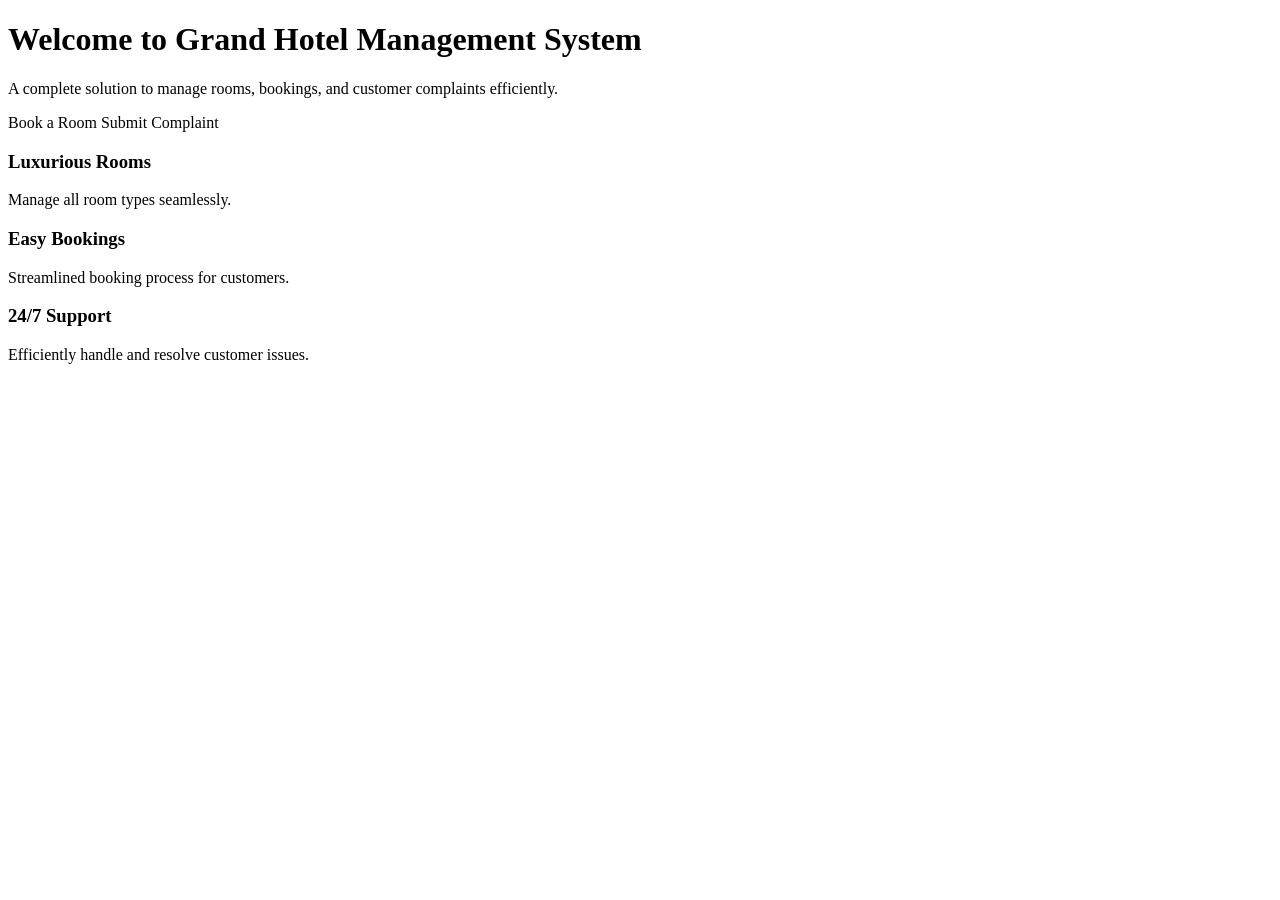
==== src/main/resources/templates/index.html @ af8cae0b "Initial commit" ====
<!DOCTYPE html>
<html xmlns:th="http://www.thymeleaf.org" xmlns:layout="http://www.ultraq.net.nz/thymeleaf/layout" layout:decorate="~{base}">
<head><title>Title</title></head>
<body>

<div layout:fragment="content">
<div class="hero-section">
    <div class="hero-content">
        <h1>Welcome to Grand Hotel Management System</h1>
        <p>A complete solution to manage rooms, bookings, and customer complaints efficiently.</p>
        <div class="hero-buttons">
            <a th:href="@{/book_room}" class="btn btn-primary">Book a Room</a>
            <a th:href="@{/add_complaint}" class="btn btn-secondary">Submit Complaint</a>
        </div>
    </div>
</div>

<div class="features-section">
    <div class="feature-card">
        <i class="fas fa-bed fa-3x"></i>
        <h3>Luxurious Rooms</h3>
        <p>Manage all room types seamlessly.</p>
    </div>
    <div class="feature-card">
        <i class="fas fa-calendar-check fa-3x"></i>
        <h3>Easy Bookings</h3>
        <p>Streamlined booking process for customers.</p>
    </div>
    <div class="feature-card">
        <i class="fas fa-headset fa-3x"></i>
        <h3>24/7 Support</h3>
        <p>Efficiently handle and resolve customer issues.</p>
    </div>
</div>
</div>
</body>
</html>
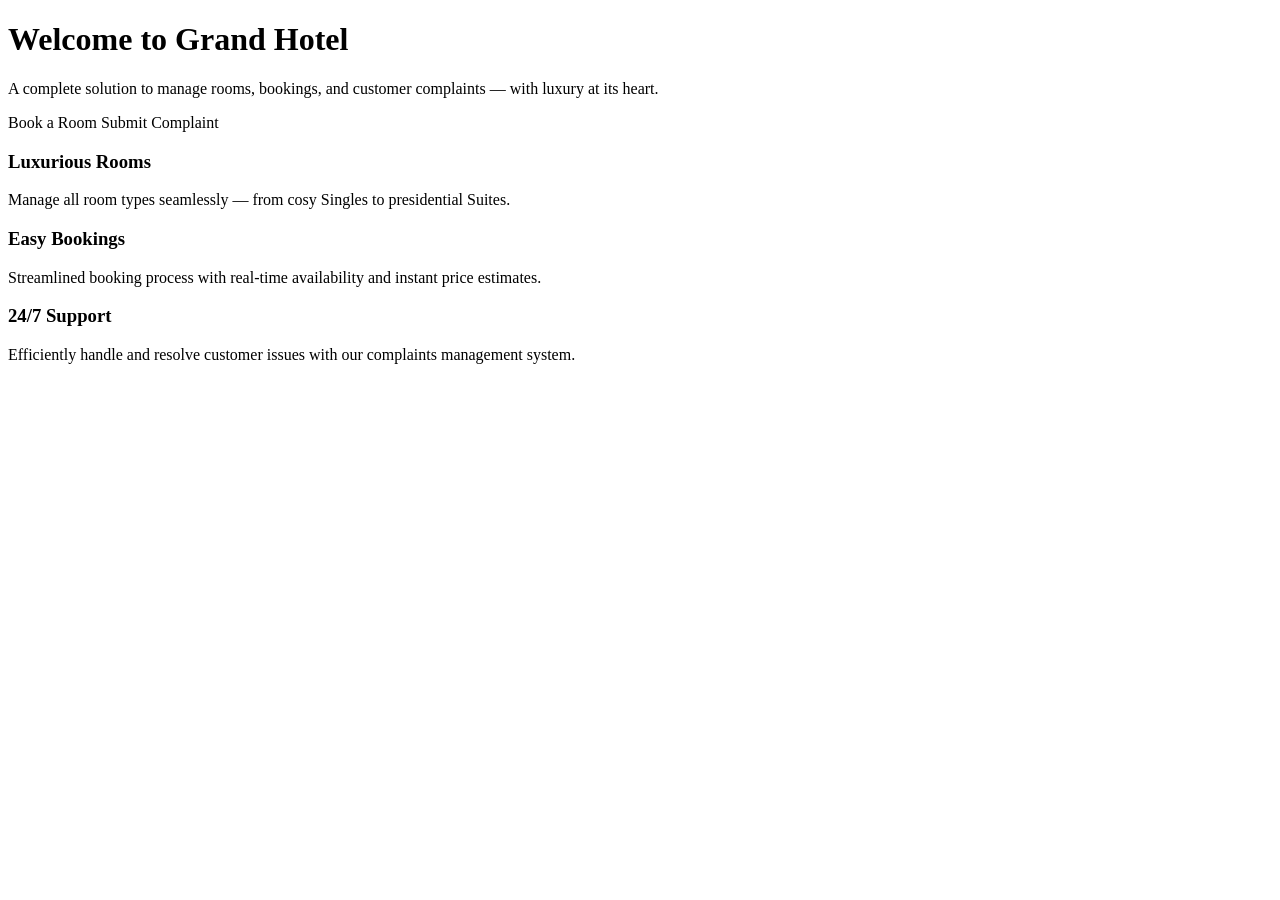
==== commit 3326ea7d: "Complete luxury glassmorphism frontend redesign - navy blue and gold theme" ====
--- a/src/main/resources/templates/index.html
+++ b/src/main/resources/templates/index.html
@@ -1,37 +1,41 @@
 <!DOCTYPE html>
 <html xmlns:th="http://www.thymeleaf.org" xmlns:layout="http://www.ultraq.net.nz/thymeleaf/layout" layout:decorate="~{base}">
-<head><title>Title</title></head>
+<head><title>Grand Hotel — Home</title></head>
 <body>
 
 <div layout:fragment="content">
-<div class="hero-section">
-    <div class="hero-content">
-        <h1>Welcome to Grand Hotel Management System</h1>
-        <p>A complete solution to manage rooms, bookings, and customer complaints efficiently.</p>
-        <div class="hero-buttons">
-            <a th:href="@{/book_room}" class="btn btn-primary">Book a Room</a>
-            <a th:href="@{/add_complaint}" class="btn btn-secondary">Submit Complaint</a>
+
+    <!-- Hero Section -->
+    <div class="hero-section">
+        <div class="hero-content">
+            <h1>Welcome to Grand Hotel</h1>
+            <p>A complete solution to manage rooms, bookings, and customer complaints — with luxury at its heart.</p>
+            <div class="hero-buttons">
+                <a th:href="@{/book_room}" class="btn btn-primary"><i class="fas fa-calendar-check"></i> Book a Room</a>
+                <a th:href="@{/add_complaint}" class="btn btn-secondary"><i class="fas fa-comment-dots"></i> Submit Complaint</a>
+            </div>
         </div>
     </div>
-</div>
 
-<div class="features-section">
-    <div class="feature-card">
-        <i class="fas fa-bed fa-3x"></i>
-        <h3>Luxurious Rooms</h3>
-        <p>Manage all room types seamlessly.</p>
+    <!-- Feature Cards -->
+    <div class="features-section">
+        <div class="feature-card fade-in">
+            <i class="fas fa-bed fa-3x"></i>
+            <h3>Luxurious Rooms</h3>
+            <p>Manage all room types seamlessly — from cosy Singles to presidential Suites.</p>
+        </div>
+        <div class="feature-card fade-in">
+            <i class="fas fa-calendar-check fa-3x"></i>
+            <h3>Easy Bookings</h3>
+            <p>Streamlined booking process with real-time availability and instant price estimates.</p>
+        </div>
+        <div class="feature-card fade-in">
+            <i class="fas fa-headset fa-3x"></i>
+            <h3>24/7 Support</h3>
+            <p>Efficiently handle and resolve customer issues with our complaints management system.</p>
+        </div>
     </div>
-    <div class="feature-card">
-        <i class="fas fa-calendar-check fa-3x"></i>
-        <h3>Easy Bookings</h3>
-        <p>Streamlined booking process for customers.</p>
-    </div>
-    <div class="feature-card">
-        <i class="fas fa-headset fa-3x"></i>
-        <h3>24/7 Support</h3>
-        <p>Efficiently handle and resolve customer issues.</p>
-    </div>
-</div>
+
 </div>
 </body>
 </html>
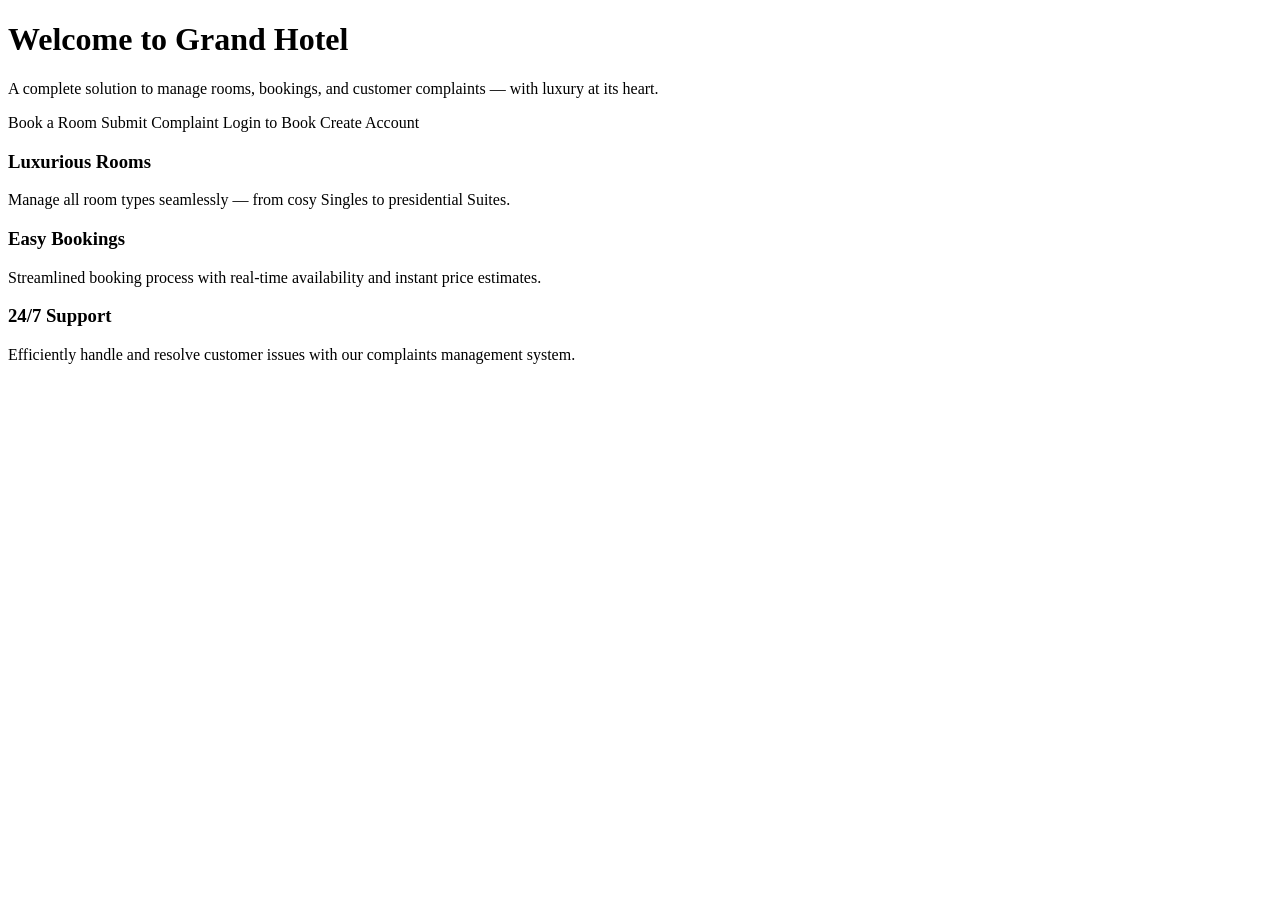
==== commit 491558de: "Hide Book/Complaint buttons on homepage for guests - show Login/Register instead" ====
--- a/src/main/resources/templates/index.html
+++ b/src/main/resources/templates/index.html
@@ -11,8 +11,14 @@
             <h1>Welcome to Grand Hotel</h1>
             <p>A complete solution to manage rooms, bookings, and customer complaints — with luxury at its heart.</p>
             <div class="hero-buttons">
-                <a th:href="@{/book_room}" class="btn btn-primary"><i class="fas fa-calendar-check"></i> Book a Room</a>
-                <a th:href="@{/add_complaint}" class="btn btn-secondary"><i class="fas fa-comment-dots"></i> Submit Complaint</a>
+                <th:block th:if="${session.user_id != null}">
+                    <a th:href="@{/book_room}" class="btn btn-primary"><i class="fas fa-calendar-check"></i> Book a Room</a>
+                    <a th:href="@{/add_complaint}" class="btn btn-secondary"><i class="fas fa-comment-dots"></i> Submit Complaint</a>
+                </th:block>
+                <th:block th:unless="${session.user_id != null}">
+                    <a th:href="@{/login}" class="btn btn-primary"><i class="fas fa-sign-in-alt"></i> Login to Book</a>
+                    <a th:href="@{/register}" class="btn btn-secondary"><i class="fas fa-user-plus"></i> Create Account</a>
+                </th:block>
             </div>
         </div>
     </div>
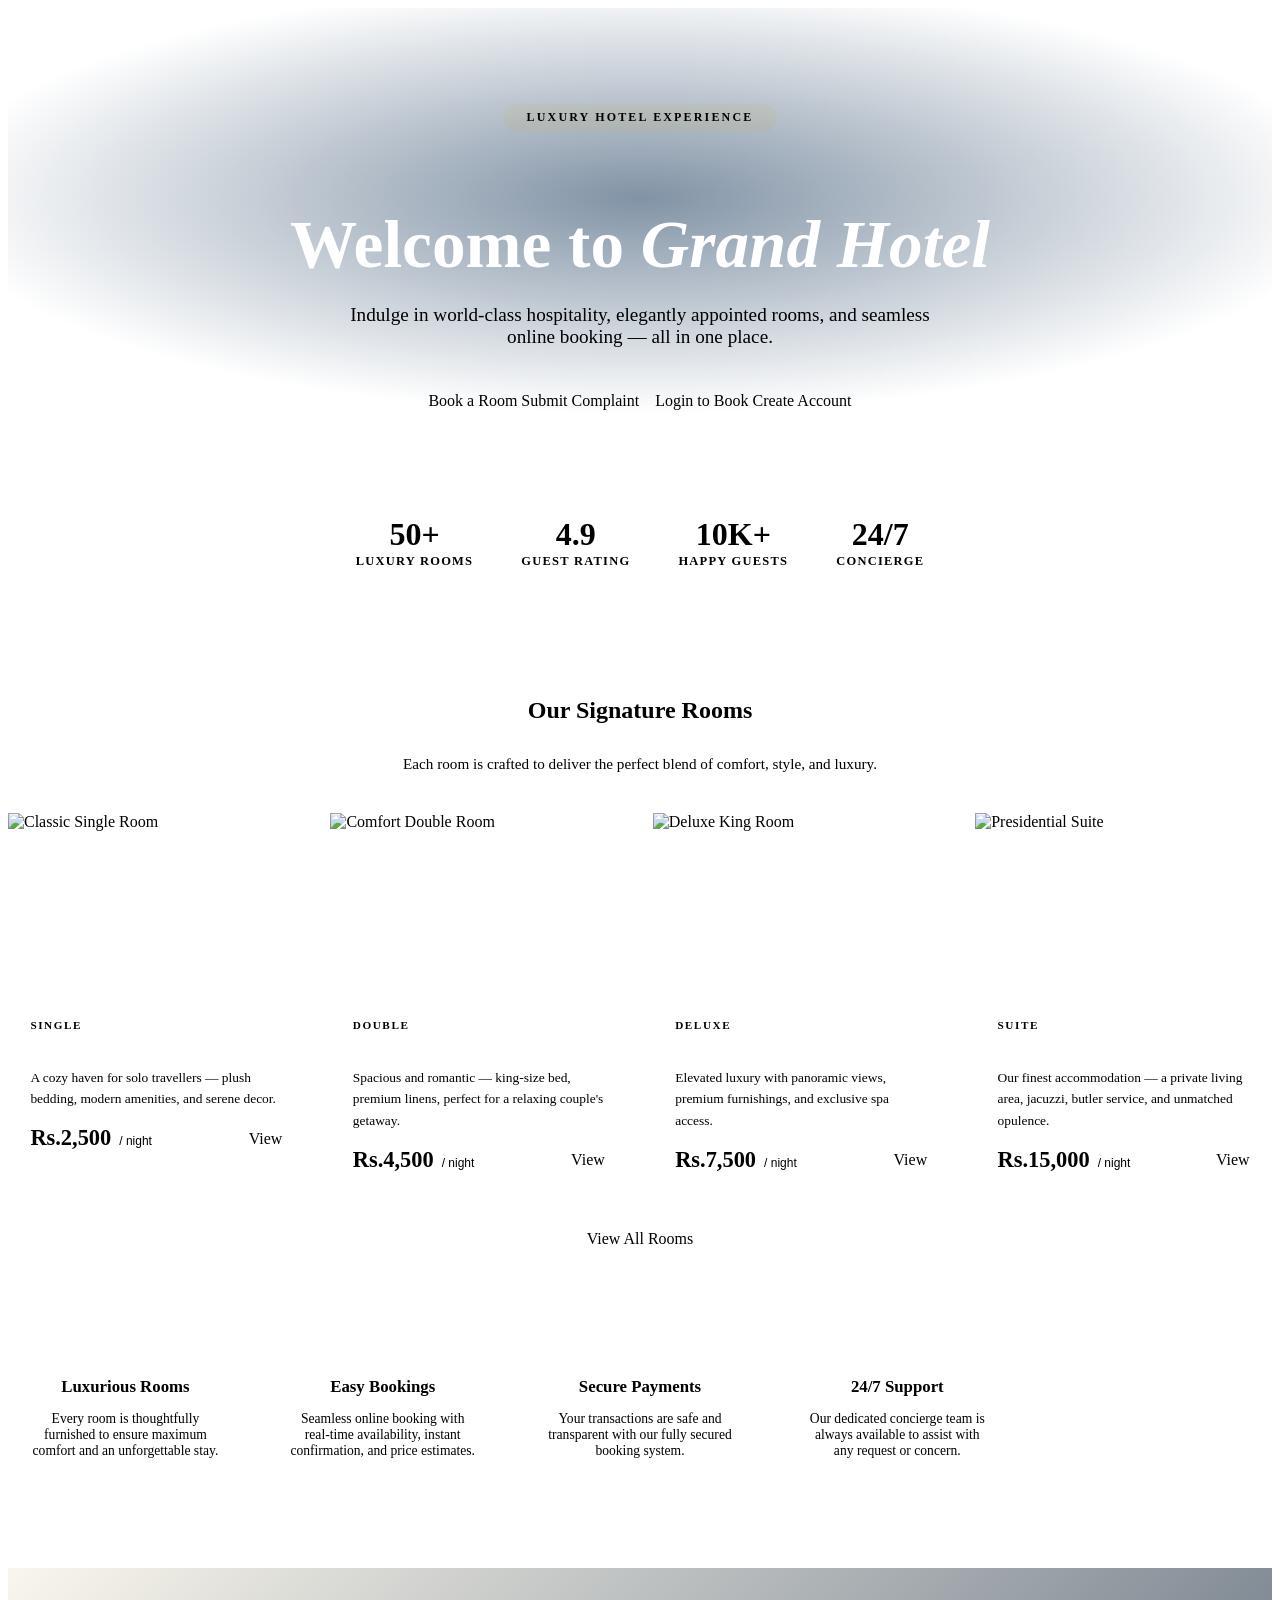
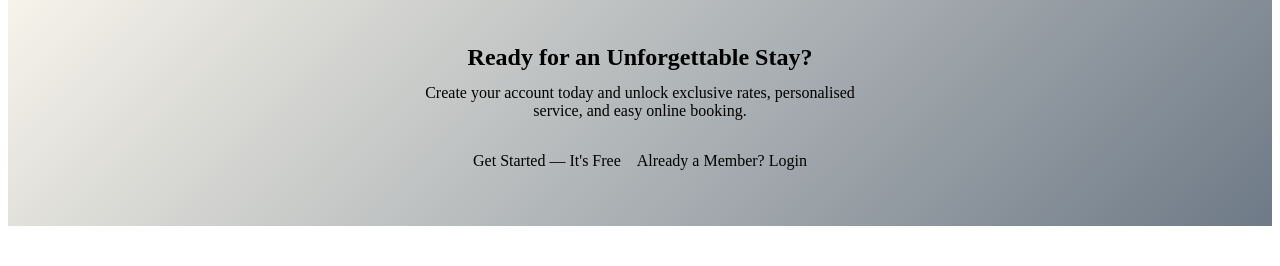
==== commit ed949c6e: "Add high-quality room photos, card grid layout for rooms page, featured rooms on homepage" ====
--- a/src/main/resources/templates/index.html
+++ b/src/main/resources/templates/index.html
@@ -1,46 +1,365 @@
 <!DOCTYPE html>
 <html xmlns:th="http://www.thymeleaf.org" xmlns:layout="http://www.ultraq.net.nz/thymeleaf/layout" layout:decorate="~{base}">
-<head><title>Grand Hotel — Home</title></head>
+<head><title>Grand Hotel — Home</title>
+<style>
+/* ---- Homepage specific ---- */
+.home-hero {
+    text-align: center;
+    padding: 6rem 2rem 4.5rem;
+    position: relative;
+    overflow: hidden;
+}
+.home-hero::before {
+    content: '';
+    position: absolute;
+    inset: 0;
+    background: radial-gradient(ellipse 80% 65% at 50% 40%, rgba(26,58,92,0.55) 0%, transparent 70%);
+    pointer-events: none;
+}
+.home-hero-inner { position: relative; z-index: 1; }
+
+.home-hero-badge {
+    display: inline-block;
+    padding: 0.4rem 1.4rem;
+    background: rgba(201,168,76,0.12);
+    border: 1px solid var(--gold);
+    border-radius: 50px;
+    font-size: 0.75rem;
+    font-weight: 700;
+    letter-spacing: 0.18em;
+    text-transform: uppercase;
+    color: var(--gold-light);
+    margin-bottom: 1.8rem;
+}
+
+.home-hero h1 {
+    font-size: clamp(2.6rem, 6vw, 4.2rem);
+    color: #fff;
+    line-height: 1.15;
+    margin-bottom: 1.3rem;
+}
+.home-hero h1 em { color: var(--gold-light); font-style: italic; }
+
+.home-hero p {
+    font-size: clamp(1rem, 2.2vw, 1.2rem);
+    color: var(--text-muted);
+    max-width: 580px;
+    margin: 0 auto 2.8rem;
+}
+
+.home-hero-btns {
+    display: flex;
+    gap: 1rem;
+    justify-content: center;
+    flex-wrap: wrap;
+}
+
+/* ---- Stats strip ---- */
+.stats-strip {
+    display: flex;
+    justify-content: center;
+    gap: 3rem;
+    flex-wrap: wrap;
+    padding: 2.2rem 2rem;
+    margin: 0 0 1rem;
+    background: rgba(255,255,255,0.03);
+    border-top: 1px solid var(--gold-muted);
+    border-bottom: 1px solid var(--gold-muted);
+}
+.strip-stat { text-align: center; }
+.strip-stat .val {
+    font-family: 'Playfair Display', serif;
+    font-size: 2rem;
+    font-weight: 700;
+    color: var(--gold-bright);
+    line-height: 1;
+    display: block;
+}
+.strip-stat .lbl {
+    font-size: 0.78rem;
+    font-weight: 600;
+    letter-spacing: 0.1em;
+    text-transform: uppercase;
+    color: var(--text-muted);
+    display: block;
+    margin-top: 0.3rem;
+}
+
+/* ---- Featured rooms section ---- */
+.featured-section {
+    padding: 3.5rem 0 2rem;
+}
+.section-head {
+    text-align: center;
+    margin-bottom: 2.5rem;
+}
+.section-head h2 { margin-bottom: 0.5rem; }
+.section-divider {
+    width: 60px;
+    height: 3px;
+    background: linear-gradient(to right, var(--gold), var(--gold-bright));
+    border-radius: 2px;
+    margin: 0.8rem auto 1rem;
+}
+.section-head p { color: var(--text-muted); font-size: 0.95rem; max-width: 480px; margin: 0 auto; }
+
+.featured-grid {
+    display: grid;
+    grid-template-columns: repeat(auto-fill, minmax(270px, 1fr));
+    gap: 1.6rem;
+}
+
+.feat-card {
+    background: var(--navy-card);
+    border: 1px solid var(--glass-border);
+    border-radius: var(--radius-lg);
+    overflow: hidden;
+    box-shadow: var(--glass-shadow);
+    transition: transform 0.3s ease, box-shadow 0.3s ease;
+}
+.feat-card:hover {
+    transform: translateY(-6px);
+    box-shadow: 0 18px 50px rgba(0,0,0,0.55);
+}
+.feat-photo {
+    width: 100%;
+    height: 185px;
+    object-fit: cover;
+    display: block;
+    transition: transform 0.4s ease;
+}
+.feat-card:hover .feat-photo { transform: scale(1.05); }
+.feat-photo-wrap { overflow: hidden; }
+.feat-body { padding: 1.3rem 1.4rem 1.5rem; }
+.feat-type {
+    font-size: 0.7rem;
+    font-weight: 700;
+    letter-spacing: 0.14em;
+    text-transform: uppercase;
+    color: var(--gold);
+    margin-bottom: 0.35rem;
+}
+.feat-name {
+    font-family: 'Playfair Display', serif;
+    font-size: 1.2rem;
+    color: #fff;
+    margin-bottom: 0.5rem;
+}
+.feat-desc { font-size: 0.84rem; color: var(--text-muted); margin-bottom: 1.1rem; line-height: 1.6; }
+.feat-footer {
+    display: flex;
+    align-items: center;
+    justify-content: space-between;
+}
+.feat-price {
+    font-family: 'Playfair Display', serif;
+    font-size: 1.4rem;
+    font-weight: 700;
+    color: var(--gold-bright);
+    line-height: 1;
+}
+.feat-price span { font-family: 'Inter', sans-serif; font-size: 0.75rem; font-weight: 400; color: var(--text-muted); margin-left: 0.15rem; }
+
+/* ---- Features strip ---- */
+.features-strip {
+    display: grid;
+    grid-template-columns: repeat(auto-fill, minmax(220px, 1fr));
+    gap: 1.4rem;
+    padding: 3rem 0;
+}
+.feat-strip-card {
+    padding: 2rem 1.5rem;
+    background: var(--glass-bg);
+    border: 1px solid var(--glass-border);
+    border-radius: var(--radius-lg);
+    text-align: center;
+    transition: transform 0.3s ease, box-shadow 0.3s ease;
+}
+.feat-strip-card:hover {
+    transform: translateY(-4px);
+    box-shadow: 0 10px 32px rgba(201,168,76,0.14);
+}
+.feat-strip-card i { font-size: 2.2rem; color: var(--gold); display: block; margin-bottom: 1rem; }
+.feat-strip-card h3 { font-size: 1.05rem; margin-bottom: 0.5rem; }
+.feat-strip-card p  { font-size: 0.85rem; }
+
+/* ---- CTA Banner ---- */
+.cta-banner {
+    text-align: center;
+    padding: 3.5rem 2rem;
+    background: linear-gradient(135deg, rgba(201,168,76,0.10) 0%, rgba(13,33,55,0.60) 100%);
+    border: 1px solid var(--gold-muted);
+    border-radius: var(--radius-xl);
+    margin: 1rem 0 2.5rem;
+}
+.cta-banner h2 { margin-bottom: 0.8rem; }
+.cta-banner p  { font-size: 1rem; max-width: 480px; margin: 0 auto 2rem; }
+.cta-banner-btns { display: flex; gap: 1rem; justify-content: center; flex-wrap: wrap; }
+</style>
+</head>
 <body>
 
 <div layout:fragment="content">
 
-    <!-- Hero Section -->
-    <div class="hero-section">
-        <div class="hero-content">
-            <h1>Welcome to Grand Hotel</h1>
-            <p>A complete solution to manage rooms, bookings, and customer complaints — with luxury at its heart.</p>
-            <div class="hero-buttons">
+    <!-- ===== HERO ===== -->
+    <div class="home-hero">
+        <div class="home-hero-inner animate-on-scroll">
+            <div class="home-hero-badge">Luxury Hotel Experience</div>
+            <h1>Welcome to <em>Grand Hotel</em></h1>
+            <p>Indulge in world-class hospitality, elegantly appointed rooms, and seamless online booking — all in one place.</p>
+            <div class="home-hero-btns">
                 <th:block th:if="${session.user_id != null}">
-                    <a th:href="@{/book_room}" class="btn btn-primary"><i class="fas fa-calendar-check"></i> Book a Room</a>
-                    <a th:href="@{/add_complaint}" class="btn btn-secondary"><i class="fas fa-comment-dots"></i> Submit Complaint</a>
+                    <a th:href="@{/book_room}" class="btn btn-primary btn-lg"><i class="fas fa-calendar-check"></i> Book a Room</a>
+                    <a th:href="@{/add_complaint}" class="btn btn-secondary btn-lg"><i class="fas fa-comment-dots"></i> Submit Complaint</a>
                 </th:block>
                 <th:block th:unless="${session.user_id != null}">
-                    <a th:href="@{/login}" class="btn btn-primary"><i class="fas fa-sign-in-alt"></i> Login to Book</a>
-                    <a th:href="@{/register}" class="btn btn-secondary"><i class="fas fa-user-plus"></i> Create Account</a>
+                    <a th:href="@{/login}" class="btn btn-primary btn-lg"><i class="fas fa-sign-in-alt"></i> Login to Book</a>
+                    <a th:href="@{/register}" class="btn btn-secondary btn-lg"><i class="fas fa-user-plus"></i> Create Account</a>
                 </th:block>
             </div>
         </div>
     </div>
 
-    <!-- Feature Cards -->
-    <div class="features-section">
-        <div class="feature-card fade-in">
-            <i class="fas fa-bed fa-3x"></i>
+    <!-- ===== STATS STRIP ===== -->
+    <div class="stats-strip animate-on-scroll">
+        <div class="strip-stat"><span class="val">50+</span><span class="lbl">Luxury Rooms</span></div>
+        <div class="strip-stat"><span class="val">4.9</span><span class="lbl">Guest Rating</span></div>
+        <div class="strip-stat"><span class="val">10K+</span><span class="lbl">Happy Guests</span></div>
+        <div class="strip-stat"><span class="val">24/7</span><span class="lbl">Concierge</span></div>
+    </div>
+
+    <!-- ===== FEATURED ROOMS ===== -->
+    <div class="featured-section animate-on-scroll">
+        <div class="section-head">
+            <h2>Our Signature Rooms</h2>
+            <div class="section-divider"></div>
+            <p>Each room is crafted to deliver the perfect blend of comfort, style, and luxury.</p>
+        </div>
+
+        <div class="featured-grid">
+
+            <!-- Single Room -->
+            <div class="feat-card animate-on-scroll">
+                <div class="feat-photo-wrap">
+                    <img class="feat-photo"
+                         src="https://images.unsplash.com/photo-1631049307264-da0ec9d70304?w=600&q=80"
+                         alt="Classic Single Room" loading="lazy">
+                </div>
+                <div class="feat-body">
+                    <div class="feat-type">Single</div>
+                    <div class="feat-name">Classic Single Room</div>
+                    <div class="feat-desc">A cozy haven for solo travellers — plush bedding, modern amenities, and serene decor.</div>
+                    <div class="feat-footer">
+                        <div class="feat-price">Rs.2,500 <span>/ night</span></div>
+                        <a th:href="${session.user_id != null ? '/rooms' : '/login'}" class="btn btn-secondary btn-sm">
+                            <i class="fas fa-arrow-right"></i> View
+                        </a>
+                    </div>
+                </div>
+            </div>
+
+            <!-- Double Room -->
+            <div class="feat-card animate-on-scroll">
+                <div class="feat-photo-wrap">
+                    <img class="feat-photo"
+                         src="https://images.unsplash.com/photo-1590490360182-c33d57733427?w=600&q=80"
+                         alt="Comfort Double Room" loading="lazy">
+                </div>
+                <div class="feat-body">
+                    <div class="feat-type">Double</div>
+                    <div class="feat-name">Comfort Double Room</div>
+                    <div class="feat-desc">Spacious and romantic — king-size bed, premium linens, perfect for a relaxing couple's getaway.</div>
+                    <div class="feat-footer">
+                        <div class="feat-price">Rs.4,500 <span>/ night</span></div>
+                        <a th:href="${session.user_id != null ? '/rooms' : '/login'}" class="btn btn-secondary btn-sm">
+                            <i class="fas fa-arrow-right"></i> View
+                        </a>
+                    </div>
+                </div>
+            </div>
+
+            <!-- Deluxe Room -->
+            <div class="feat-card animate-on-scroll">
+                <div class="feat-photo-wrap">
+                    <img class="feat-photo"
+                         src="https://images.unsplash.com/photo-1618773928121-c32242e63f39?w=600&q=80"
+                         alt="Deluxe King Room" loading="lazy">
+                </div>
+                <div class="feat-body">
+                    <div class="feat-type">Deluxe</div>
+                    <div class="feat-name">Deluxe King Room</div>
+                    <div class="feat-desc">Elevated luxury with panoramic views, premium furnishings, and exclusive spa access.</div>
+                    <div class="feat-footer">
+                        <div class="feat-price">Rs.7,500 <span>/ night</span></div>
+                        <a th:href="${session.user_id != null ? '/rooms' : '/login'}" class="btn btn-secondary btn-sm">
+                            <i class="fas fa-arrow-right"></i> View
+                        </a>
+                    </div>
+                </div>
+            </div>
+
+            <!-- Suite -->
+            <div class="feat-card animate-on-scroll">
+                <div class="feat-photo-wrap">
+                    <img class="feat-photo"
+                         src="https://images.unsplash.com/photo-1582719478250-c89cae4dc85b?w=600&q=80"
+                         alt="Presidential Suite" loading="lazy">
+                </div>
+                <div class="feat-body">
+                    <div class="feat-type">Suite</div>
+                    <div class="feat-name">Presidential Suite</div>
+                    <div class="feat-desc">Our finest accommodation — a private living area, jacuzzi, butler service, and unmatched opulence.</div>
+                    <div class="feat-footer">
+                        <div class="feat-price">Rs.15,000 <span>/ night</span></div>
+                        <a th:href="${session.user_id != null ? '/rooms' : '/login'}" class="btn btn-secondary btn-sm">
+                            <i class="fas fa-arrow-right"></i> View
+                        </a>
+                    </div>
+                </div>
+            </div>
+
+        </div>
+
+        <div style="text-align:center; margin-top:2.2rem;">
+            <a th:href="@{/rooms}" class="btn btn-primary"><i class="fas fa-door-open"></i> View All Rooms</a>
+        </div>
+    </div>
+
+    <!-- ===== FEATURES STRIP ===== -->
+    <div class="features-strip">
+        <div class="feat-strip-card animate-on-scroll">
+            <i class="fas fa-bed"></i>
             <h3>Luxurious Rooms</h3>
-            <p>Manage all room types seamlessly — from cosy Singles to presidential Suites.</p>
-        </div>
-        <div class="feature-card fade-in">
-            <i class="fas fa-calendar-check fa-3x"></i>
+            <p>Every room is thoughtfully furnished to ensure maximum comfort and an unforgettable stay.</p>
+        </div>
+        <div class="feat-strip-card animate-on-scroll">
+            <i class="fas fa-calendar-check"></i>
             <h3>Easy Bookings</h3>
-            <p>Streamlined booking process with real-time availability and instant price estimates.</p>
-        </div>
-        <div class="feature-card fade-in">
-            <i class="fas fa-headset fa-3x"></i>
+            <p>Seamless online booking with real-time availability, instant confirmation, and price estimates.</p>
+        </div>
+        <div class="feat-strip-card animate-on-scroll">
+            <i class="fas fa-shield-alt"></i>
+            <h3>Secure Payments</h3>
+            <p>Your transactions are safe and transparent with our fully secured booking system.</p>
+        </div>
+        <div class="feat-strip-card animate-on-scroll">
+            <i class="fas fa-headset"></i>
             <h3>24/7 Support</h3>
-            <p>Efficiently handle and resolve customer issues with our complaints management system.</p>
+            <p>Our dedicated concierge team is always available to assist with any request or concern.</p>
         </div>
     </div>
+
+    <!-- ===== CTA BANNER (guests only) ===== -->
+    <th:block th:unless="${session.user_id != null}">
+        <div class="cta-banner animate-on-scroll">
+            <h2>Ready for an Unforgettable Stay?</h2>
+            <p>Create your account today and unlock exclusive rates, personalised service, and easy online booking.</p>
+            <div class="cta-banner-btns">
+                <a th:href="@{/register}" class="btn btn-primary btn-lg"><i class="fas fa-user-plus"></i> Get Started — It's Free</a>
+                <a th:href="@{/login}" class="btn btn-secondary btn-lg"><i class="fas fa-sign-in-alt"></i> Already a Member? Login</a>
+            </div>
+        </div>
+    </th:block>
 
 </div>
 </body>
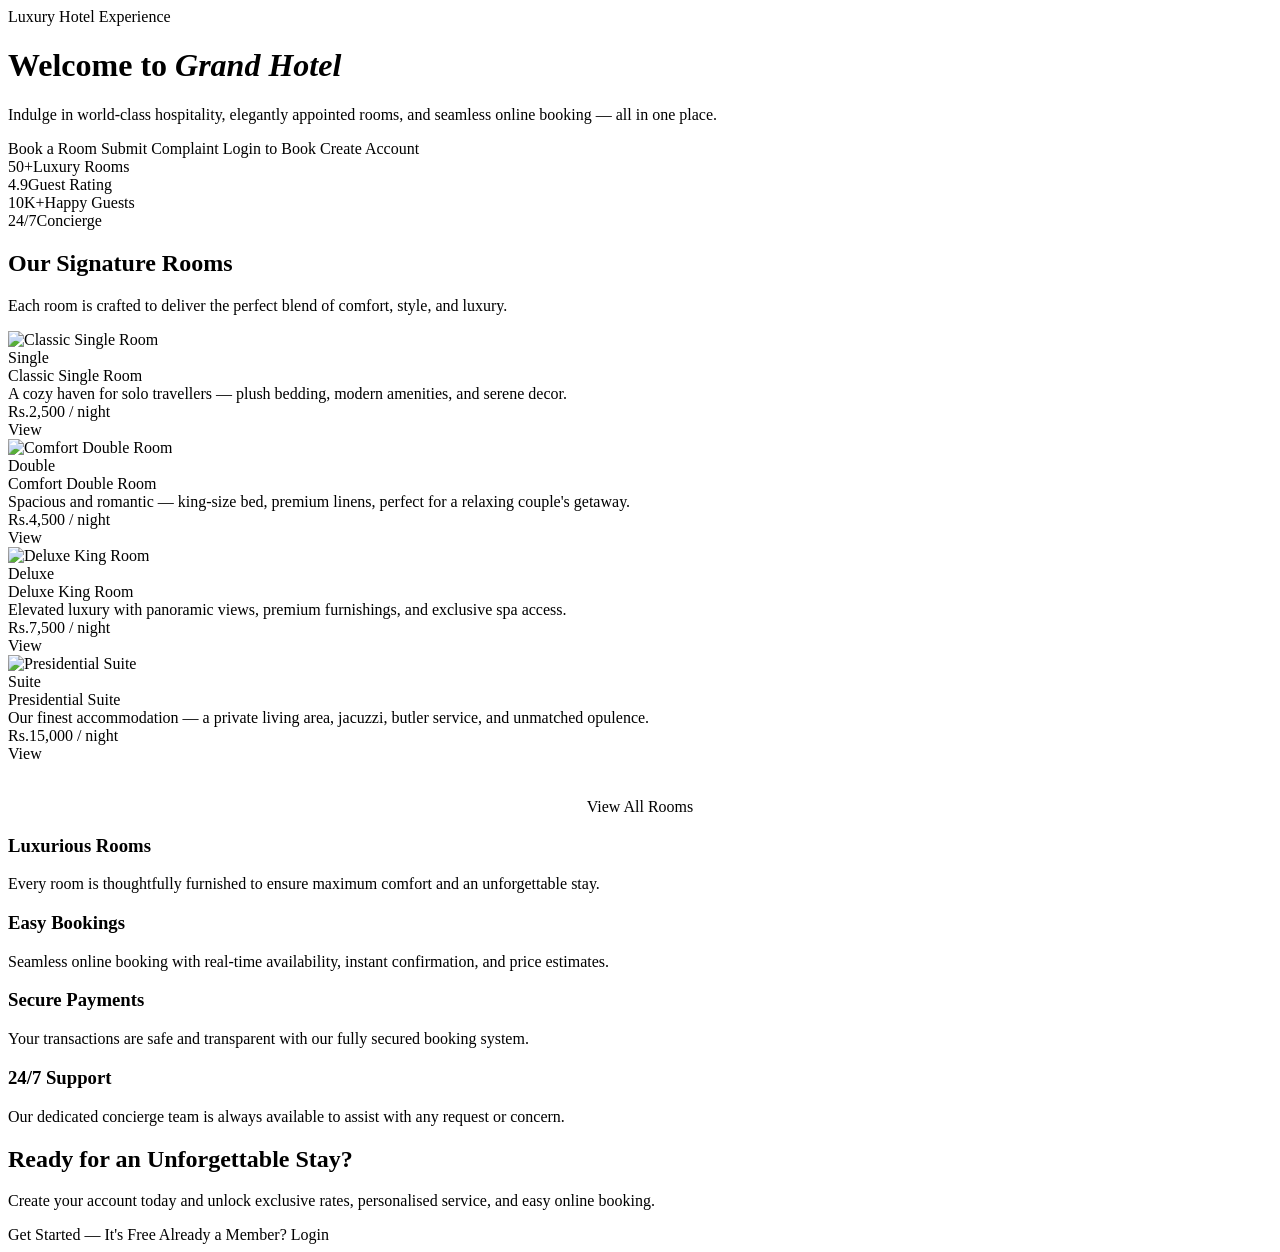
==== commit a5d7969e: "Fix blank rooms page, animate-on-scroll opacity bug, pure CSS room photos, Supabase duplicate query " ====
--- a/src/main/resources/templates/index.html
+++ b/src/main/resources/templates/index.html
@@ -1,209 +1,13 @@
 <!DOCTYPE html>
 <html xmlns:th="http://www.thymeleaf.org" xmlns:layout="http://www.ultraq.net.nz/thymeleaf/layout" layout:decorate="~{base}">
-<head><title>Grand Hotel — Home</title>
-<style>
-/* ---- Homepage specific ---- */
-.home-hero {
-    text-align: center;
-    padding: 6rem 2rem 4.5rem;
-    position: relative;
-    overflow: hidden;
-}
-.home-hero::before {
-    content: '';
-    position: absolute;
-    inset: 0;
-    background: radial-gradient(ellipse 80% 65% at 50% 40%, rgba(26,58,92,0.55) 0%, transparent 70%);
-    pointer-events: none;
-}
-.home-hero-inner { position: relative; z-index: 1; }
-
-.home-hero-badge {
-    display: inline-block;
-    padding: 0.4rem 1.4rem;
-    background: rgba(201,168,76,0.12);
-    border: 1px solid var(--gold);
-    border-radius: 50px;
-    font-size: 0.75rem;
-    font-weight: 700;
-    letter-spacing: 0.18em;
-    text-transform: uppercase;
-    color: var(--gold-light);
-    margin-bottom: 1.8rem;
-}
-
-.home-hero h1 {
-    font-size: clamp(2.6rem, 6vw, 4.2rem);
-    color: #fff;
-    line-height: 1.15;
-    margin-bottom: 1.3rem;
-}
-.home-hero h1 em { color: var(--gold-light); font-style: italic; }
-
-.home-hero p {
-    font-size: clamp(1rem, 2.2vw, 1.2rem);
-    color: var(--text-muted);
-    max-width: 580px;
-    margin: 0 auto 2.8rem;
-}
-
-.home-hero-btns {
-    display: flex;
-    gap: 1rem;
-    justify-content: center;
-    flex-wrap: wrap;
-}
-
-/* ---- Stats strip ---- */
-.stats-strip {
-    display: flex;
-    justify-content: center;
-    gap: 3rem;
-    flex-wrap: wrap;
-    padding: 2.2rem 2rem;
-    margin: 0 0 1rem;
-    background: rgba(255,255,255,0.03);
-    border-top: 1px solid var(--gold-muted);
-    border-bottom: 1px solid var(--gold-muted);
-}
-.strip-stat { text-align: center; }
-.strip-stat .val {
-    font-family: 'Playfair Display', serif;
-    font-size: 2rem;
-    font-weight: 700;
-    color: var(--gold-bright);
-    line-height: 1;
-    display: block;
-}
-.strip-stat .lbl {
-    font-size: 0.78rem;
-    font-weight: 600;
-    letter-spacing: 0.1em;
-    text-transform: uppercase;
-    color: var(--text-muted);
-    display: block;
-    margin-top: 0.3rem;
-}
-
-/* ---- Featured rooms section ---- */
-.featured-section {
-    padding: 3.5rem 0 2rem;
-}
-.section-head {
-    text-align: center;
-    margin-bottom: 2.5rem;
-}
-.section-head h2 { margin-bottom: 0.5rem; }
-.section-divider {
-    width: 60px;
-    height: 3px;
-    background: linear-gradient(to right, var(--gold), var(--gold-bright));
-    border-radius: 2px;
-    margin: 0.8rem auto 1rem;
-}
-.section-head p { color: var(--text-muted); font-size: 0.95rem; max-width: 480px; margin: 0 auto; }
-
-.featured-grid {
-    display: grid;
-    grid-template-columns: repeat(auto-fill, minmax(270px, 1fr));
-    gap: 1.6rem;
-}
-
-.feat-card {
-    background: var(--navy-card);
-    border: 1px solid var(--glass-border);
-    border-radius: var(--radius-lg);
-    overflow: hidden;
-    box-shadow: var(--glass-shadow);
-    transition: transform 0.3s ease, box-shadow 0.3s ease;
-}
-.feat-card:hover {
-    transform: translateY(-6px);
-    box-shadow: 0 18px 50px rgba(0,0,0,0.55);
-}
-.feat-photo {
-    width: 100%;
-    height: 185px;
-    object-fit: cover;
-    display: block;
-    transition: transform 0.4s ease;
-}
-.feat-card:hover .feat-photo { transform: scale(1.05); }
-.feat-photo-wrap { overflow: hidden; }
-.feat-body { padding: 1.3rem 1.4rem 1.5rem; }
-.feat-type {
-    font-size: 0.7rem;
-    font-weight: 700;
-    letter-spacing: 0.14em;
-    text-transform: uppercase;
-    color: var(--gold);
-    margin-bottom: 0.35rem;
-}
-.feat-name {
-    font-family: 'Playfair Display', serif;
-    font-size: 1.2rem;
-    color: #fff;
-    margin-bottom: 0.5rem;
-}
-.feat-desc { font-size: 0.84rem; color: var(--text-muted); margin-bottom: 1.1rem; line-height: 1.6; }
-.feat-footer {
-    display: flex;
-    align-items: center;
-    justify-content: space-between;
-}
-.feat-price {
-    font-family: 'Playfair Display', serif;
-    font-size: 1.4rem;
-    font-weight: 700;
-    color: var(--gold-bright);
-    line-height: 1;
-}
-.feat-price span { font-family: 'Inter', sans-serif; font-size: 0.75rem; font-weight: 400; color: var(--text-muted); margin-left: 0.15rem; }
-
-/* ---- Features strip ---- */
-.features-strip {
-    display: grid;
-    grid-template-columns: repeat(auto-fill, minmax(220px, 1fr));
-    gap: 1.4rem;
-    padding: 3rem 0;
-}
-.feat-strip-card {
-    padding: 2rem 1.5rem;
-    background: var(--glass-bg);
-    border: 1px solid var(--glass-border);
-    border-radius: var(--radius-lg);
-    text-align: center;
-    transition: transform 0.3s ease, box-shadow 0.3s ease;
-}
-.feat-strip-card:hover {
-    transform: translateY(-4px);
-    box-shadow: 0 10px 32px rgba(201,168,76,0.14);
-}
-.feat-strip-card i { font-size: 2.2rem; color: var(--gold); display: block; margin-bottom: 1rem; }
-.feat-strip-card h3 { font-size: 1.05rem; margin-bottom: 0.5rem; }
-.feat-strip-card p  { font-size: 0.85rem; }
-
-/* ---- CTA Banner ---- */
-.cta-banner {
-    text-align: center;
-    padding: 3.5rem 2rem;
-    background: linear-gradient(135deg, rgba(201,168,76,0.10) 0%, rgba(13,33,55,0.60) 100%);
-    border: 1px solid var(--gold-muted);
-    border-radius: var(--radius-xl);
-    margin: 1rem 0 2.5rem;
-}
-.cta-banner h2 { margin-bottom: 0.8rem; }
-.cta-banner p  { font-size: 1rem; max-width: 480px; margin: 0 auto 2rem; }
-.cta-banner-btns { display: flex; gap: 1rem; justify-content: center; flex-wrap: wrap; }
-</style>
-</head>
+<head><title>Grand Hotel — Home</title></head>
 <body>
 
 <div layout:fragment="content">
 
     <!-- ===== HERO ===== -->
     <div class="home-hero">
-        <div class="home-hero-inner animate-on-scroll">
+        <div class="home-hero-inner fade-in">
             <div class="home-hero-badge">Luxury Hotel Experience</div>
             <h1>Welcome to <em>Grand Hotel</em></h1>
             <p>Indulge in world-class hospitality, elegantly appointed rooms, and seamless online booking — all in one place.</p>
@@ -221,7 +25,7 @@
     </div>
 
     <!-- ===== STATS STRIP ===== -->
-    <div class="stats-strip animate-on-scroll">
+    <div class="stats-strip fade-in">
         <div class="strip-stat"><span class="val">50+</span><span class="lbl">Luxury Rooms</span></div>
         <div class="strip-stat"><span class="val">4.9</span><span class="lbl">Guest Rating</span></div>
         <div class="strip-stat"><span class="val">10K+</span><span class="lbl">Happy Guests</span></div>
@@ -229,7 +33,7 @@
     </div>
 
     <!-- ===== FEATURED ROOMS ===== -->
-    <div class="featured-section animate-on-scroll">
+    <div class="featured-section fade-in">
         <div class="section-head">
             <h2>Our Signature Rooms</h2>
             <div class="section-divider"></div>
@@ -239,7 +43,7 @@
         <div class="featured-grid">
 
             <!-- Single Room -->
-            <div class="feat-card animate-on-scroll">
+            <div class="feat-card fade-in">
                 <div class="feat-photo-wrap">
                     <img class="feat-photo"
                          src="https://images.unsplash.com/photo-1631049307264-da0ec9d70304?w=600&q=80"
@@ -259,7 +63,7 @@
             </div>
 
             <!-- Double Room -->
-            <div class="feat-card animate-on-scroll">
+            <div class="feat-card fade-in">
                 <div class="feat-photo-wrap">
                     <img class="feat-photo"
                          src="https://images.unsplash.com/photo-1590490360182-c33d57733427?w=600&q=80"
@@ -279,7 +83,7 @@
             </div>
 
             <!-- Deluxe Room -->
-            <div class="feat-card animate-on-scroll">
+            <div class="feat-card fade-in">
                 <div class="feat-photo-wrap">
                     <img class="feat-photo"
                          src="https://images.unsplash.com/photo-1618773928121-c32242e63f39?w=600&q=80"
@@ -299,7 +103,7 @@
             </div>
 
             <!-- Suite -->
-            <div class="feat-card animate-on-scroll">
+            <div class="feat-card fade-in">
                 <div class="feat-photo-wrap">
                     <img class="feat-photo"
                          src="https://images.unsplash.com/photo-1582719478250-c89cae4dc85b?w=600&q=80"
@@ -327,22 +131,22 @@
 
     <!-- ===== FEATURES STRIP ===== -->
     <div class="features-strip">
-        <div class="feat-strip-card animate-on-scroll">
+        <div class="feat-strip-card fade-in">
             <i class="fas fa-bed"></i>
             <h3>Luxurious Rooms</h3>
             <p>Every room is thoughtfully furnished to ensure maximum comfort and an unforgettable stay.</p>
         </div>
-        <div class="feat-strip-card animate-on-scroll">
+        <div class="feat-strip-card fade-in">
             <i class="fas fa-calendar-check"></i>
             <h3>Easy Bookings</h3>
             <p>Seamless online booking with real-time availability, instant confirmation, and price estimates.</p>
         </div>
-        <div class="feat-strip-card animate-on-scroll">
+        <div class="feat-strip-card fade-in">
             <i class="fas fa-shield-alt"></i>
             <h3>Secure Payments</h3>
             <p>Your transactions are safe and transparent with our fully secured booking system.</p>
         </div>
-        <div class="feat-strip-card animate-on-scroll">
+        <div class="feat-strip-card fade-in">
             <i class="fas fa-headset"></i>
             <h3>24/7 Support</h3>
             <p>Our dedicated concierge team is always available to assist with any request or concern.</p>
@@ -351,7 +155,7 @@
 
     <!-- ===== CTA BANNER (guests only) ===== -->
     <th:block th:unless="${session.user_id != null}">
-        <div class="cta-banner animate-on-scroll">
+        <div class="cta-banner fade-in">
             <h2>Ready for an Unforgettable Stay?</h2>
             <p>Create your account today and unlock exclusive rates, personalised service, and easy online booking.</p>
             <div class="cta-banner-btns">
